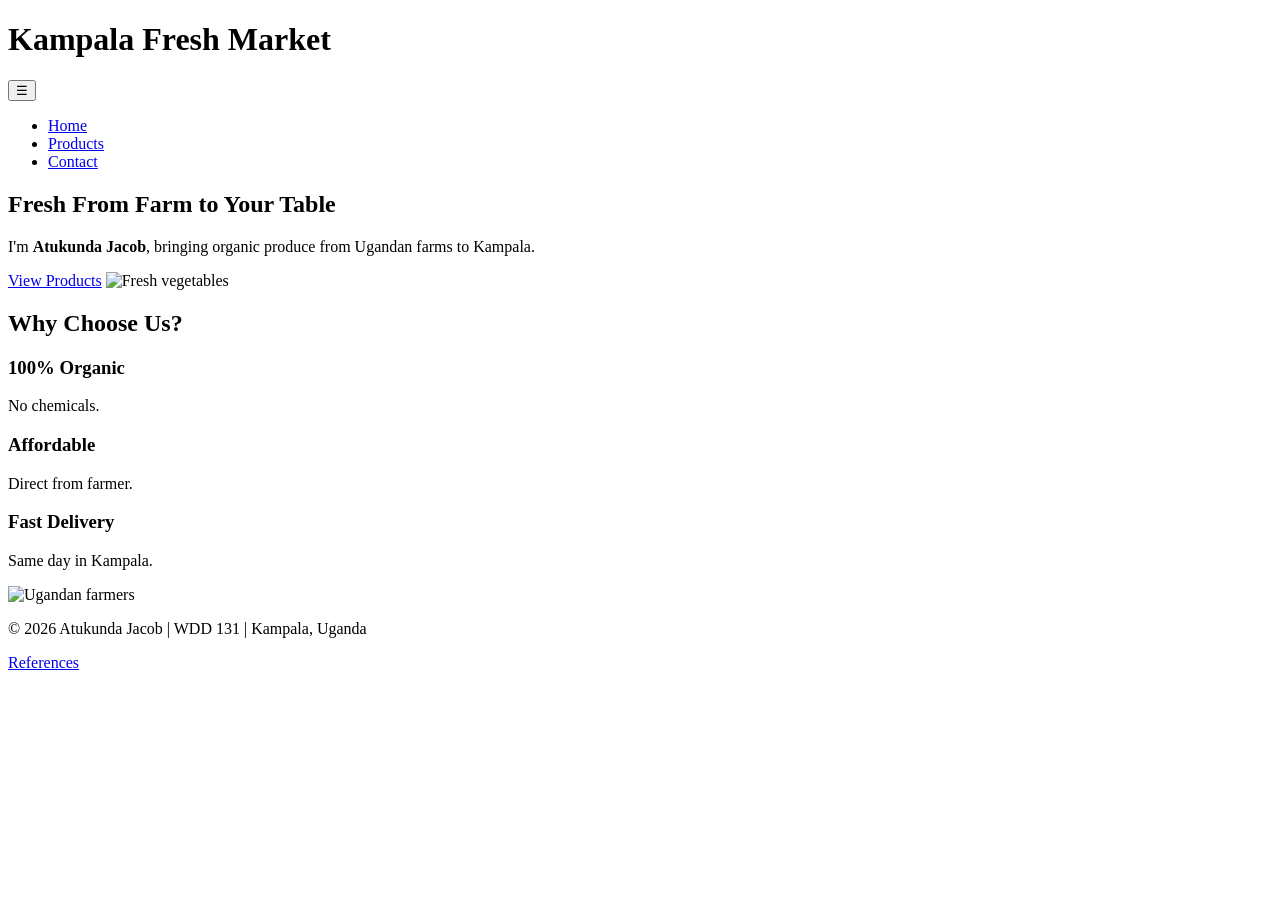
==== project/index.html @ f3aaf267 "Add initial HTML structure for Kampala Fresh Market" ====
<!DOCTYPE html>
<html lang="en">
<head>
    <meta charset="UTF-8">
    <meta name="viewport" content="width=device-width, initial-scale=1.0">
    <meta name="description" content="Kampala Fresh Market - Fresh produce by Atukunda Jacob">
    <meta name="author" content="Atukunda Jacob">
    <title>Kampala Fresh Market | Home</title>
    <link rel="stylesheet" href="styles/project.css">
    <script src="scripts/project.js" defer></script>
</head>
<body>
    <header>
        <h1>Kampala Fresh Market</h1>
        <button id="menuBtn">☰</button>
        <nav><ul id="navMenu">
            <li><a href="index.html" class="active">Home</a></li>
            <li><a href="products.html">Products</a></li>
            <li><a href="contact.html">Contact</a></li>
        </ul></nav>
    </header>
    <main>
        <section class="hero">
            <h2>Fresh From Farm to Your Table</h2>
            <p id="visitMessage"></p>
            <p>I'm <strong>Atukunda Jacob</strong>, bringing organic produce from Ugandan farms to Kampala.</p>
            <a href="products.html" class="btn">View Products</a>
            <img src="images/market-hero.jpg" alt="Fresh vegetables" loading="lazy" width="800" height="400">
        </section>
        <section class="features">
            <h2>Why Choose Us?</h2>
            <div class="card-grid">
                <div class="card"><h3>100% Organic</h3><p>No chemicals.</p></div>
                <div class="card"><h3>Affordable</h3><p>Direct from farmer.</p></div>
                <div class="card"><h3>Fast Delivery</h3><p>Same day in Kampala.</p></div>
            </div>
            <img src="images/farmers.jpg" alt="Ugandan farmers" loading="lazy" width="600" height="400">
        </section>
    </main>
    <footer>
        <p>&copy; 2026 Atukunda Jacob | WDD 131 | Kampala, Uganda</p>
        <p id="lastModified"></p>
        <a href="references.html">References</a>
    </footer>
</body>
</html>
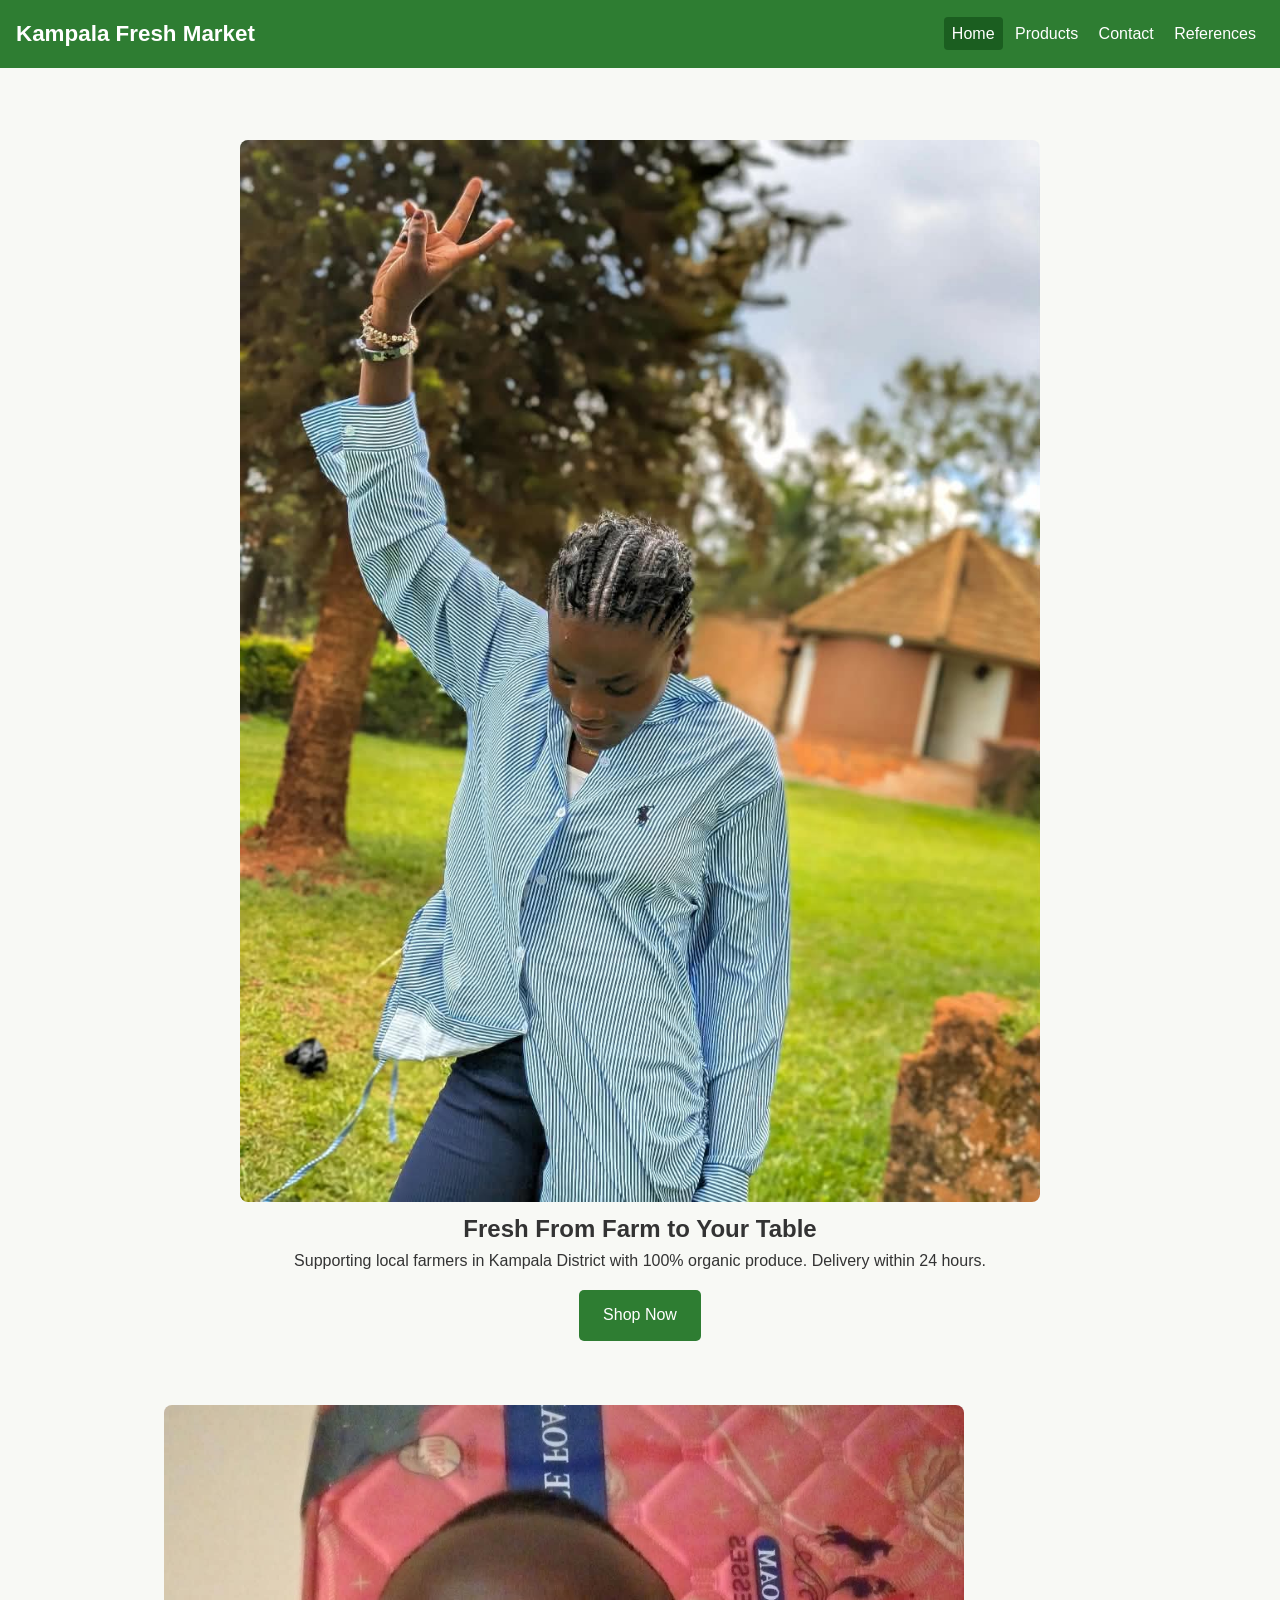
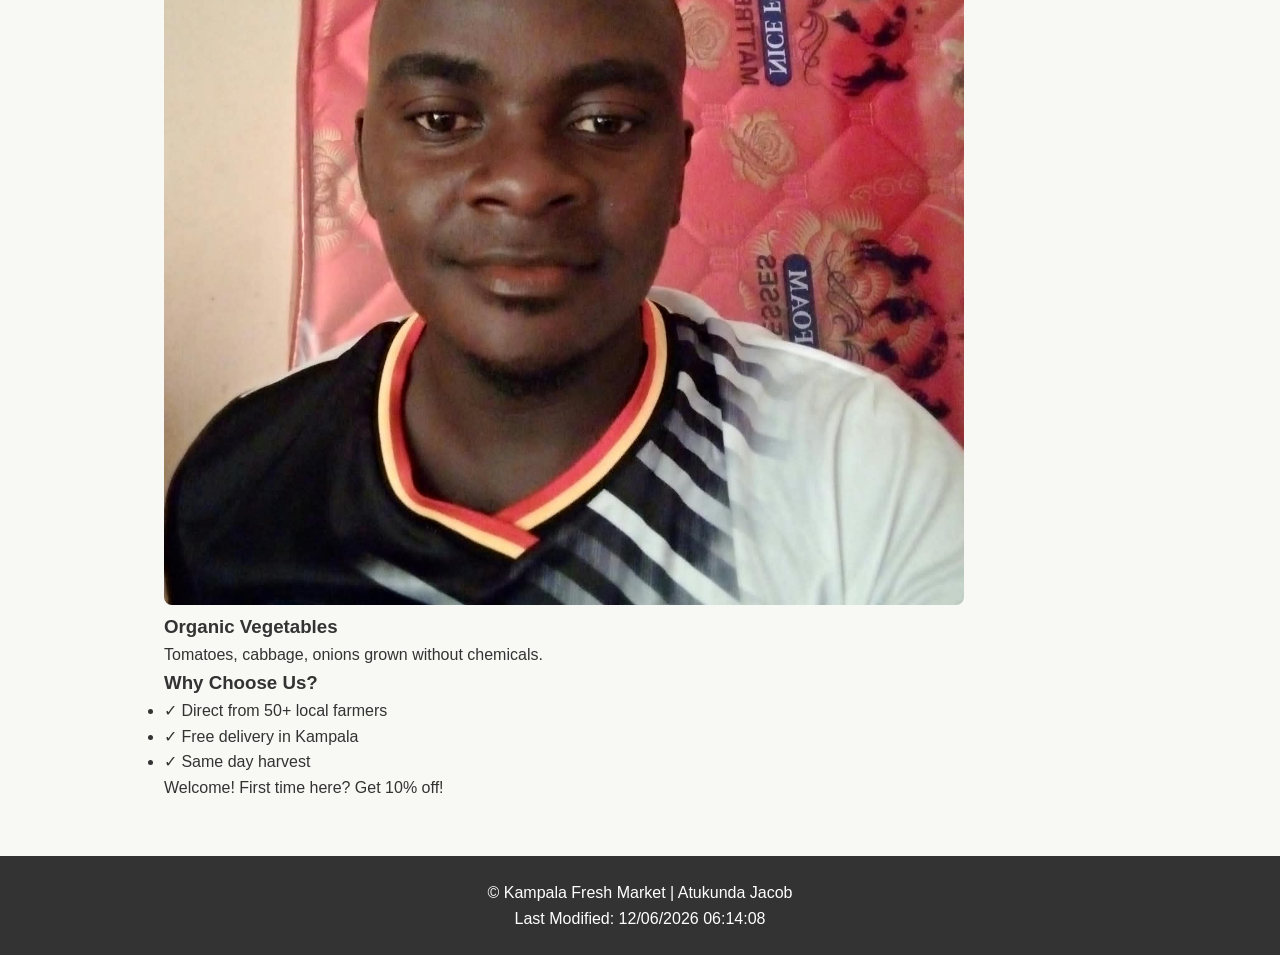
==== commit 83d608af: "Revise HTML metadata and improve header structure Updated meta tags for better SEO and modified head" ====
--- a/project/index.html
+++ b/project/index.html
@@ -3,44 +3,52 @@
 <head>
     <meta charset="UTF-8">
     <meta name="viewport" content="width=device-width, initial-scale=1.0">
-    <meta name="description" content="Kampala Fresh Market - Fresh produce by Atukunda Jacob">
-    <meta name="author" content="Atukunda Jacob">
-    <title>Kampala Fresh Market | Home</title>
+    <meta name="description" content="Kampala Fresh Market - Fresh organic produce delivered from local farms">
+    <title>Kampala Fresh Market - Home</title>
     <link rel="stylesheet" href="styles/project.css">
-    <script src="scripts/project.js" defer></script>
+    <link rel="preconnect" href="https://fonts.googleapis.com">
 </head>
 <body>
     <header>
         <h1>Kampala Fresh Market</h1>
-        <button id="menuBtn">☰</button>
-        <nav><ul id="navMenu">
-            <li><a href="index.html" class="active">Home</a></li>
-            <li><a href="products.html">Products</a></li>
-            <li><a href="contact.html">Contact</a></li>
-        </ul></nav>
+        <button id="menuBtn" aria-label="Menu">☰</button>
+        <nav id="mainNav">
+            <a href="index.html" class="active">Home</a>
+            <a href="products.html">Products</a>
+            <a href="contact.html">Contact</a>
+            <a href="references.html">References</a>
+        </nav>
     </header>
     <main>
         <section class="hero">
-            <h2>Fresh From Farm to Your Table</h2>
-            <p id="visitMessage"></p>
-            <p>I'm <strong>Atukunda Jacob</strong>, bringing organic produce from Ugandan farms to Kampala.</p>
-            <a href="products.html" class="btn">View Products</a>
-            <img src="images/market-hero.jpg" alt="Fresh vegetables" loading="lazy" width="800" height="400">
+            <img src="images/Image1.jpeg" alt="Fresh market in Kampala" loading="lazy" width="800" height="400">
+            <div class="hero-text">
+                <h2>Fresh From Farm to Your Table</h2>
+                <p>Supporting local farmers in Kampala District with 100% organic produce. Delivery within 24 hours.</p>
+                <a href="products.html" class="btn">Shop Now</a>
+            </div>
         </section>
         <section class="features">
-            <h2>Why Choose Us?</h2>
-            <div class="card-grid">
-                <div class="card"><h3>100% Organic</h3><p>No chemicals.</p></div>
-                <div class="card"><h3>Affordable</h3><p>Direct from farmer.</p></div>
-                <div class="card"><h3>Fast Delivery</h3><p>Same day in Kampala.</p></div>
+            <div class="feature">
+                <img src="images/Image2.jpeg" alt="Fresh vegetables" loading="lazy" width="400" height="300">
+                <h3>Organic Vegetables</h3>
+                <p>Tomatoes, cabbage, onions grown without chemicals.</p>
             </div>
-            <img src="images/farmers.jpg" alt="Ugandan farmers" loading="lazy" width="600" height="400">
+            <div class="feature">
+                <h3>Why Choose Us?</h3>
+                <ul>
+                    <li>✓ Direct from 50+ local farmers</li>
+                    <li>✓ Free delivery in Kampala</li>
+                    <li>✓ Same day harvest</li>
+                </ul>
+                <p id="visitMessage"></p>
+            </div>
         </section>
     </main>
     <footer>
-        <p>&copy; 2026 Atukunda Jacob | WDD 131 | Kampala, Uganda</p>
+        <p>&copy; <span id="year"></span> Kampala Fresh Market | Atukunda Jacob</p>
         <p id="lastModified"></p>
-        <a href="references.html">References</a>
     </footer>
+    <script src="scripts/project.js"></script>
 </body>
 </html>
--- a/project/styles/project.css
+++ b/project/styles/project.css
@@ -0,0 +1,29 @@
+*{margin:0;padding:0;box-sizing:border-box}
+body{font-family:Arial,sans-serif;line-height:1.6;background:#f8f9f5;color:#333}
+header{background:#2e7d32;color:white;padding:1rem;display:flex;justify-content:space-between;align-items:center;flex-wrap:wrap}
+header h1{font-size:1.4rem}
+#menuBtn{display:none;background:none;border:none;color:white;font-size:1.8rem;cursor:pointer}
+nav ul{list-style:none;display:flex;gap:1rem}
+nav a{color:white;text-decoration:none;padding:0.5rem}
+nav a.active, nav a:hover{background:#1b5e20;border-radius:4px}
+main{max-width:1000px;margin:auto;padding:1.5rem}
+.hero{text-align:center;padding:2rem 0}
+.hero img, .features img{width:100%;max-width:800px;height:auto;border-radius:8px;margin-top:1rem}
+.btn{display:inline-block;background:#2e7d32;color:white;padding:0.8rem 1.5rem;border-radius:5px;text-decoration:none;margin:1rem 0}
+.card-grid{display:grid;grid-template-columns:repeat(auto-fit,minmax(250px,1fr));gap:1rem;margin:1.5rem 0}
+.card{background:white;padding:1rem;border-radius:8px;box-shadow:0 2px 5px rgba(0,0,0,0.1)}
+.card button{background:#2e7d32;color:white;border:none;padding:0.5rem 1rem;border-radius:4px;cursor:pointer;margin-top:0.5rem}
+.filter-btns{text-align:center;margin:1rem 0}
+.filter-btns button{padding:0.5rem 1rem;margin:0.3rem;border:1px solid #2e7d32;background:white;color:#2e7d32;border-radius:4px;cursor:pointer}
+.filter-btns .active-filter{background:#2e7d32;color:white}
+form{display:flex;flex-direction:column;gap:1rem;background:white;padding:1.5rem;border-radius:8px;max-width:500px}
+input,select,textarea{width:100%;padding:0.6rem;margin-top:0.3rem;border:1px solid #ccc;border-radius:4px}
+form button{background:#2e7d32;color:white;border:none;padding:0.8rem;border-radius:4px;cursor:pointer}
+footer{text-align:center;background:#333;color:white;padding:1.5rem;margin-top:2rem}
+footer a{color:#a5d6a7}
+@media(max-width:600px){
+#menuBtn{display:block}
+nav{width:100%}
+nav ul{display:none;flex-direction:column;width:100%;margin-top:1rem}
+nav ul.open{display:flex}
+}
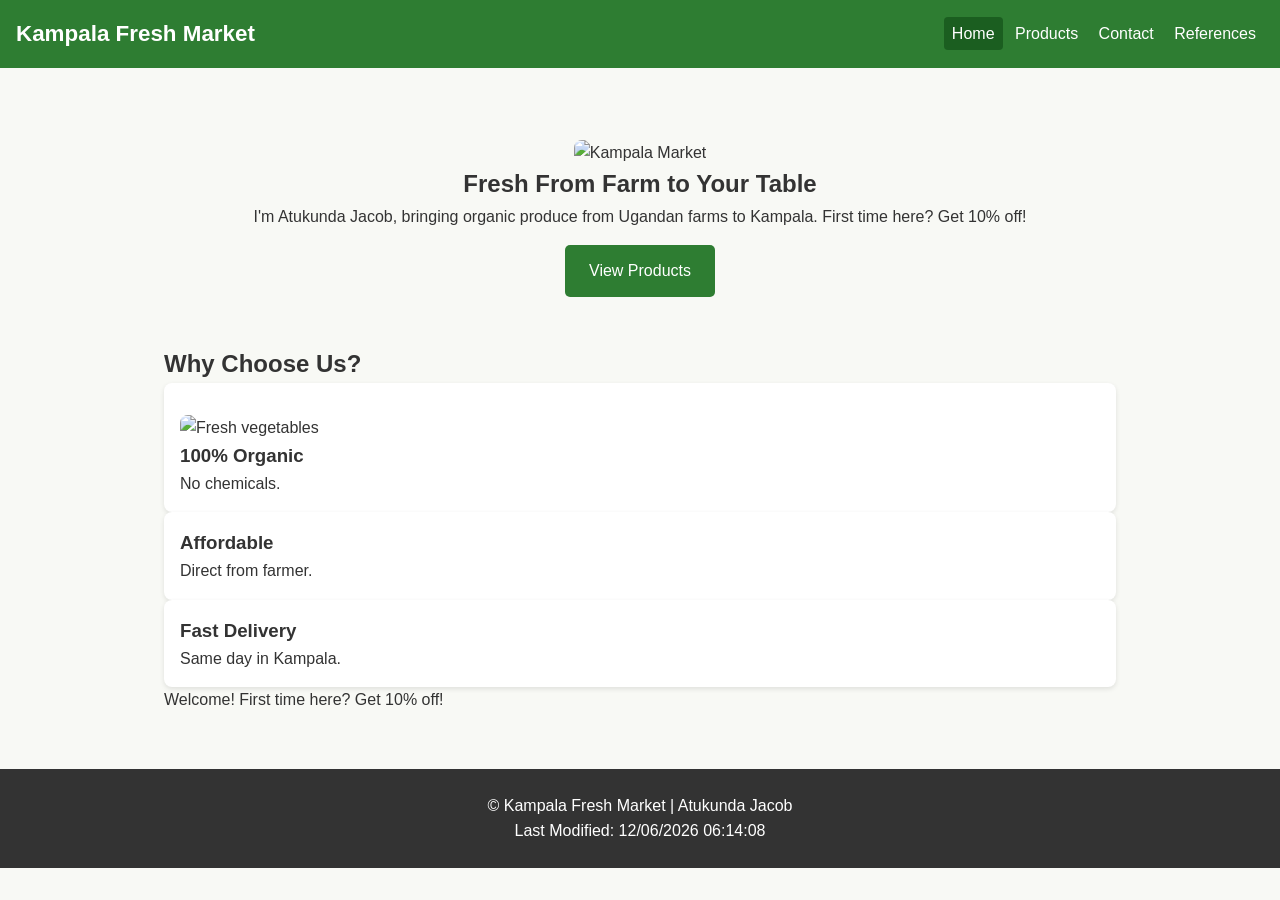
==== commit 1c5c68db: "Revise index.html with updated content and structure Updated the description meta tag and modified t" ====
--- a/project/index.html
+++ b/project/index.html
@@ -3,15 +3,14 @@
 <head>
     <meta charset="UTF-8">
     <meta name="viewport" content="width=device-width, initial-scale=1.0">
-    <meta name="description" content="Kampala Fresh Market - Fresh organic produce delivered from local farms">
+    <meta name="description" content="Kampala Fresh Market - Fresh organic produce">
     <title>Kampala Fresh Market - Home</title>
     <link rel="stylesheet" href="styles/project.css">
-    <link rel="preconnect" href="https://fonts.googleapis.com">
 </head>
 <body>
     <header>
         <h1>Kampala Fresh Market</h1>
-        <button id="menuBtn" aria-label="Menu">☰</button>
+        <button id="menuBtn">☰</button>
         <nav id="mainNav">
             <a href="index.html" class="active">Home</a>
             <a href="products.html">Products</a>
@@ -21,28 +20,25 @@
     </header>
     <main>
         <section class="hero">
-            <img src="images/Image1.jpeg" alt="Fresh market in Kampala" loading="lazy" width="800" height="400">
+            <img src="images/market1.jpg" alt="Kampala Market" loading="lazy" width="800" height="400">
             <div class="hero-text">
                 <h2>Fresh From Farm to Your Table</h2>
-                <p>Supporting local farmers in Kampala District with 100% organic produce. Delivery within 24 hours.</p>
-                <a href="products.html" class="btn">Shop Now</a>
+                <p>I'm Atukunda Jacob, bringing organic produce from Ugandan farms to Kampala. First time here? Get 10% off!</p>
+                <a href="products.html" class="btn">View Products</a>
             </div>
         </section>
-        <section class="features">
-            <div class="feature">
-                <img src="images/Image2.jpeg" alt="Fresh vegetables" loading="lazy" width="400" height="300">
-                <h3>Organic Vegetables</h3>
-                <p>Tomatoes, cabbage, onions grown without chemicals.</p>
+        <section>
+            <h2>Why Choose Us?</h2>
+            <div class="features">
+                <div class="card">
+                    <img src="images/market2.jpg" alt="Fresh vegetables" loading="lazy" width="400" height="300">
+                    <h3>100% Organic</h3>
+                    <p>No chemicals.</p>
+                </div>
+                <div class="card"><h3>Affordable</h3><p>Direct from farmer.</p></div>
+                <div class="card"><h3>Fast Delivery</h3><p>Same day in Kampala.</p></div>
             </div>
-            <div class="feature">
-                <h3>Why Choose Us?</h3>
-                <ul>
-                    <li>✓ Direct from 50+ local farmers</li>
-                    <li>✓ Free delivery in Kampala</li>
-                    <li>✓ Same day harvest</li>
-                </ul>
-                <p id="visitMessage"></p>
-            </div>
+            <p id="visitMessage"></p>
         </section>
     </main>
     <footer>
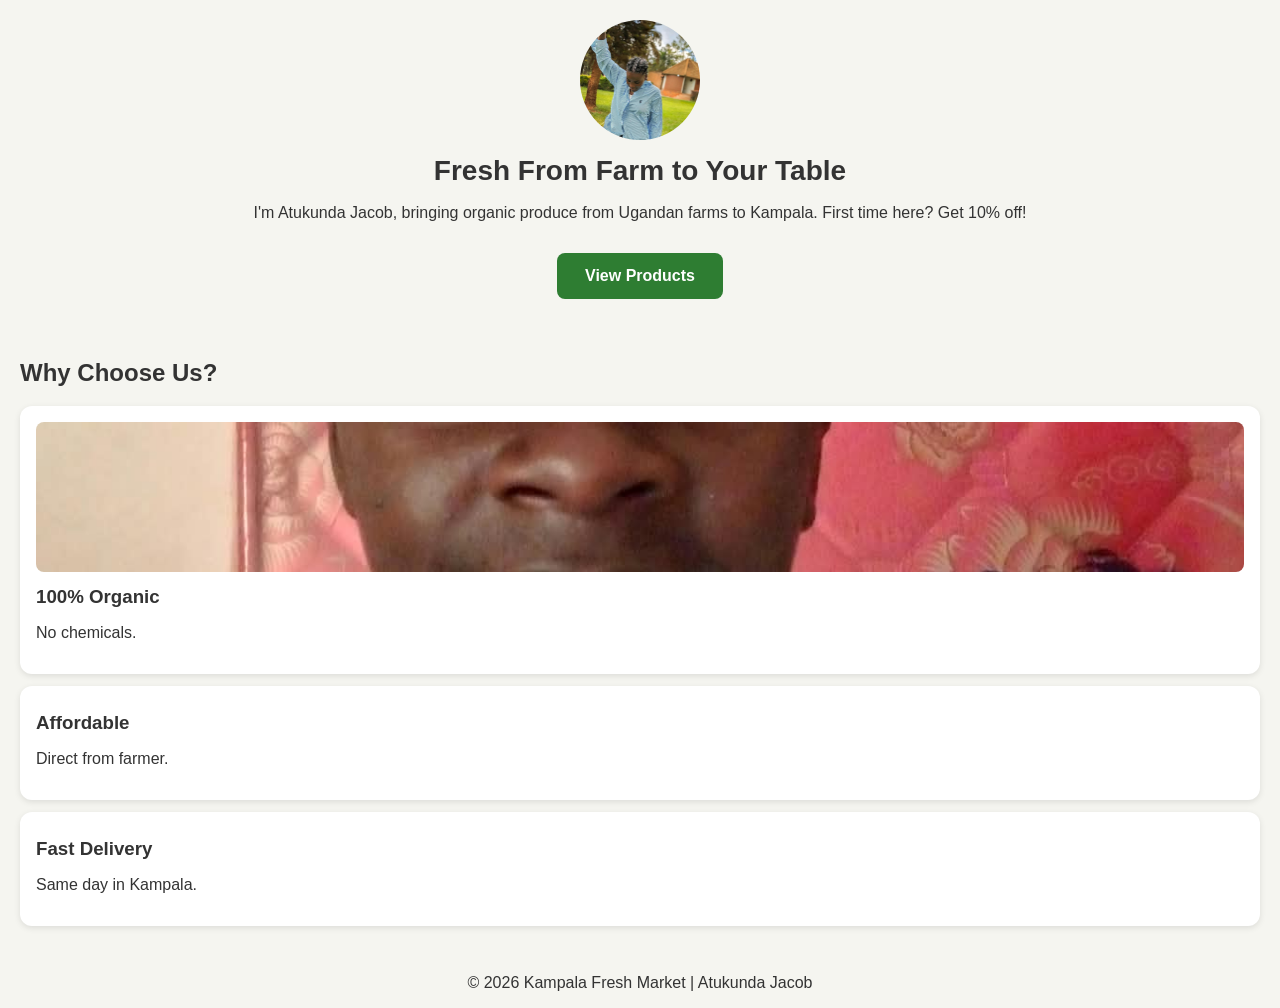
==== commit e0655cbe: "Refactor index.html for improved layout and styling Updated the HTML structure and styles for better" ====
--- a/project/index.html
+++ b/project/index.html
@@ -3,48 +3,55 @@
 <head>
     <meta charset="UTF-8">
     <meta name="viewport" content="width=device-width, initial-scale=1.0">
-    <meta name="description" content="Kampala Fresh Market - Fresh organic produce">
-    <title>Kampala Fresh Market - Home</title>
-    <link rel="stylesheet" href="styles/project.css">
+    <title>Kampala Fresh Market</title>
+    <meta name="author" content="Atukunda Jacob">
+    <link rel="stylesheet" href="styles/main.css">
+    <style>
+        body { font-family: Arial, sans-serif; margin:0; background:#f5f5f0; color:#333; text-align:center; }
+        .hero { padding: 20px; }
+        .hero img { width: 120px; height: 120px; object-fit: cover; border-radius: 50%; }
+        h1 { font-size: 28px; margin: 10px 0; line-height: 1.2; }
+        .btn { display:inline-block; background:#2e7d32; color:white; padding:14px 28px; border-radius:8px; text-decoration:none; font-weight:bold; margin-top:15px; }
+        .why { text-align:left; padding:20px; }
+        .card { background:white; border-radius:12px; padding:16px; margin-bottom:12px; box-shadow:0 2px 6px rgba(0,0,0,0.1); }
+        .card img { width:100%; height:150px; object-fit:cover; border-radius:8px; }
+        .card h3 { margin:10px 0 5px; }
+    </style>
 </head>
 <body>
-    <header>
-        <h1>Kampala Fresh Market</h1>
-        <button id="menuBtn">☰</button>
-        <nav id="mainNav">
-            <a href="index.html" class="active">Home</a>
-            <a href="products.html">Products</a>
-            <a href="contact.html">Contact</a>
-            <a href="references.html">References</a>
-        </nav>
-    </header>
+
     <main>
         <section class="hero">
-            <img src="images/market1.jpg" alt="Kampala Market" loading="lazy" width="800" height="400">
-            <div class="hero-text">
-                <h2>Fresh From Farm to Your Table</h2>
-                <p>I'm Atukunda Jacob, bringing organic produce from Ugandan farms to Kampala. First time here? Get 10% off!</p>
-                <a href="products.html" class="btn">View Products</a>
+            <img src="images/hero.jpeg" alt="Kampala Market">
+            <h1>Fresh From Farm to Your Table</h1>
+            <p>I'm Atukunda Jacob, bringing organic produce from Ugandan farms to Kampala. First time here? Get 10% off!</p>
+            <a href="products.html" class="btn">View Products</a>
+        </section>
+
+        <section class="why">
+            <h2>Why Choose Us?</h2>
+            
+            <div class="card">
+                <img src="images/vegetables.jpeg" alt="Fresh vegetables">
+                <h3>100% Organic</h3>
+                <p>No chemicals.</p>
+            </div>
+
+            <div class="card">
+                <h3>Affordable</h3>
+                <p>Direct from farmer.</p>
+            </div>
+
+            <div class="card">
+                <h3>Fast Delivery</h3>
+                <p>Same day in Kampala.</p>
             </div>
         </section>
-        <section>
-            <h2>Why Choose Us?</h2>
-            <div class="features">
-                <div class="card">
-                    <img src="images/market2.jpg" alt="Fresh vegetables" loading="lazy" width="400" height="300">
-                    <h3>100% Organic</h3>
-                    <p>No chemicals.</p>
-                </div>
-                <div class="card"><h3>Affordable</h3><p>Direct from farmer.</p></div>
-                <div class="card"><h3>Fast Delivery</h3><p>Same day in Kampala.</p></div>
-            </div>
-            <p id="visitMessage"></p>
-        </section>
     </main>
+
     <footer>
-        <p>&copy; <span id="year"></span> Kampala Fresh Market | Atukunda Jacob</p>
-        <p id="lastModified"></p>
+        <p>&copy; 2026 Kampala Fresh Market | Atukunda Jacob</p>
     </footer>
-    <script src="scripts/project.js"></script>
+
 </body>
 </html>
